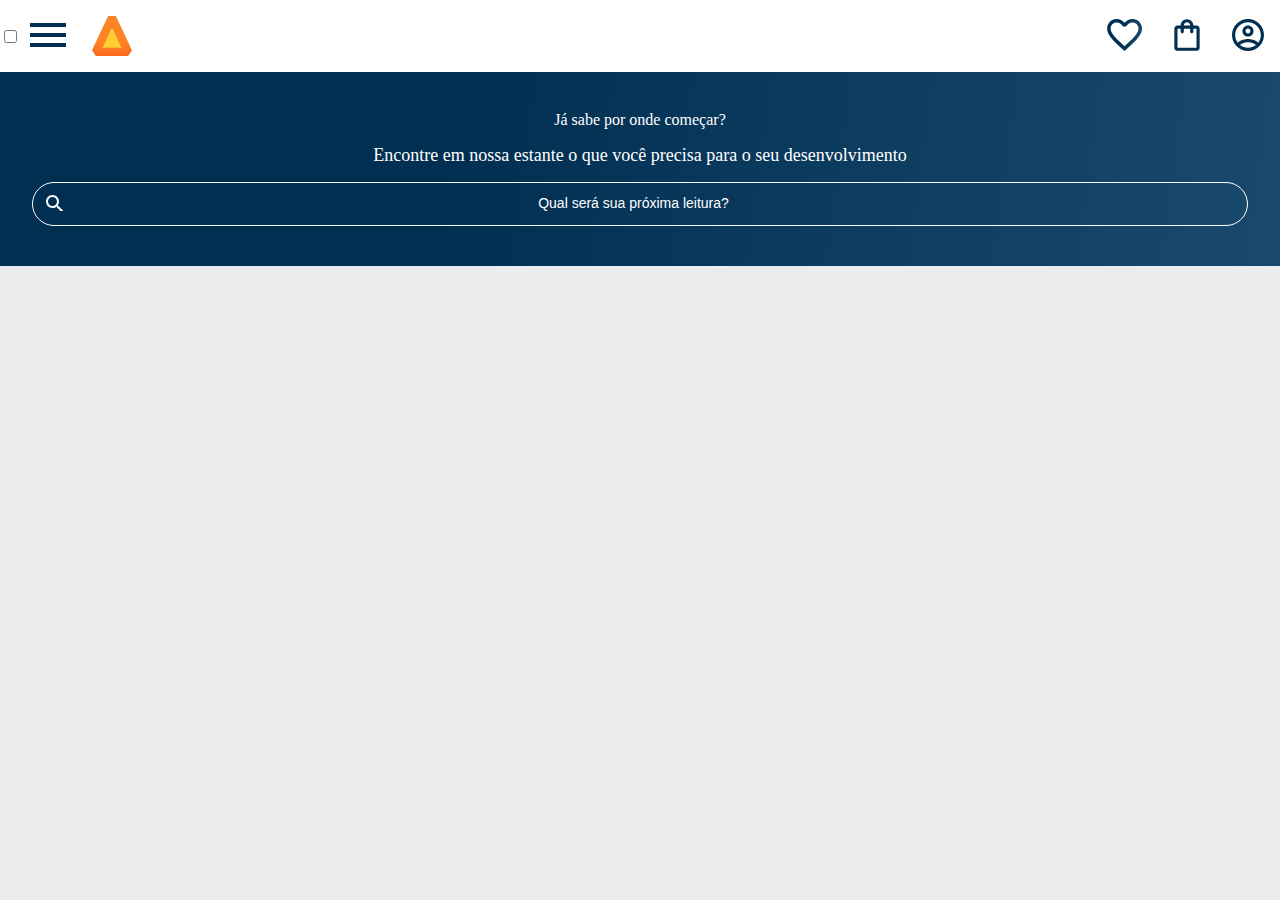
==== index.html @ 0d16d9bb "Add files via upload" ====
<!DOCTYPE html>
<html lang="en">
<head>
    <meta charset="UTF-8">
    <meta http-equiv="X-UA-Compatible" content="IE=edge">
    <meta name="viewport" content="width=device-width, initial-scale=1.0">
    <link rel="stylesheet" href="reset.css">
    <link rel="preconnect" href="https://fonts.googleapis.com">
    <link rel="preconnect" href="https://fonts.gstatic.com" crossorigin>
    <link href="https://fonts.googleapis.com/css2?family=Poppins:wght@300;400;500;700&family=Raleway:wght@400;700&display=swap" rel="stylesheet">


    <link rel="stylesheet" href="style.css">
    <title>AluraBooks</title>
</head>

<body>
    <header class="cabeçalho">
        <div class="container">
            <input type="checkbox" id="menu" class="container__botao">
            <label for="menu">
            <span class="cabeçalho__menu-hunburger container__imagem"></span>
            </label>
            <ul class="lista-menu">
                <li class="lista-menu__título">Categoria</li>
                <li class="lista-menu__item">
                    <a href="#" class="lista-menu__link">Programação</a>
                </li>
                <li class="lista-menu__item">
                    <a href="#" class="lista-menu__link">Front-end</a>
                </li>
                <li class="lista-menu__item">
                    <a href="#" class="lista-menu__link">Infraestrutura</a>
                </li>
                <li class="lista-menu__item">
                    <a href="#" class="lista-menu__link">Business</a>
                 </li>
                 <li class="lista-menu__item">
                    <a href="#" class="lista-menu__link">Design & UX</a>
                 </li>
            </ul>
            <img src="img/Logo.svg" alt="logo da aluraBooks" class="container__imagem">
        </div>
        <div class="container">
            <a href="#"><img src="img/Favoritos.svg" alt="Meus Favoritos" class="container__imagem"></a>
            <a href="#"><img src="img/Compras.svg" alt="Carrinho de Compras" class="container__imagem"></a>
            <a href="#"><img src="img/Usuario.svg" alt="Meu perfil" class="container__imagem"></a>
        </div> 
    </header>
    <section class="banner">
        <h2 class="banner__título">Já sabe por onde começar?</h2>
        <p class="banner__texto">Encontre em nossa estante o que você precisa para o seu desenvolvimento</p>
        <input type="search" class="banner__pesquisa" placeholder="Qual será sua próxima leitura?">
    </section>
</body>
</html>
---- style.css ----
@import url("style/header.css");
@import url("style/banner.css");

:root{
    --cor-de-fundo:#EBECEE;
    --branco: #FFFFFF;
    --laranja: #eb9b00;
    --azul-degrade: linear-gradient(97.54deg, #002F52 35.49%, #326589 165.37%);
}

body{
    background-color: var(--cor-de-fundo);
    font-family: var(--cor-de-fundo);
    font-size: 16px;
    font-weight: 400;
}
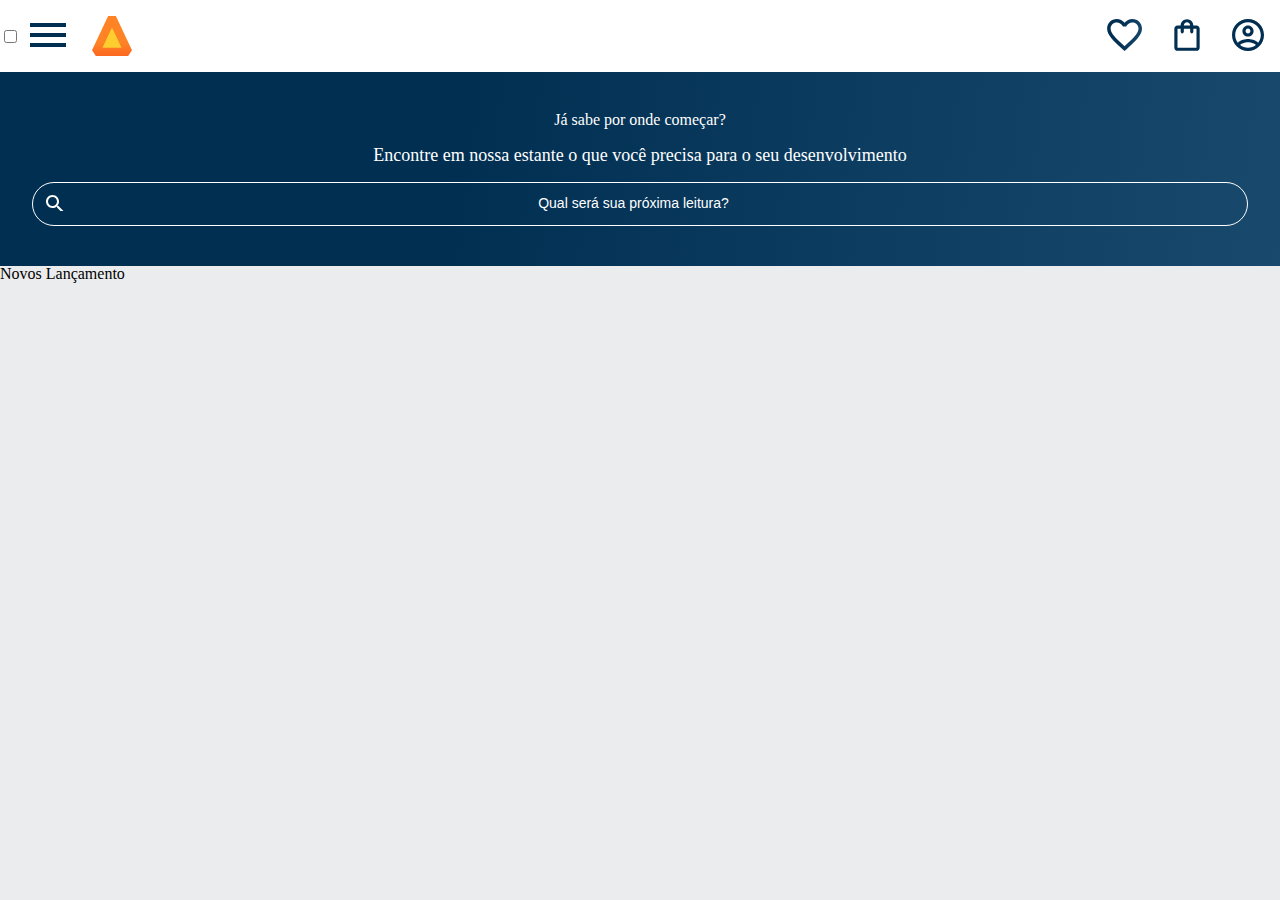
==== commit 82dacb35: "Add files via upload" ====
--- a/index.html
+++ b/index.html
@@ -53,4 +53,8 @@
         <input type="search" class="banner__pesquisa" placeholder="Qual será sua próxima leitura?">
     </section>
 </body>
-</html>+</html>
+<!--parte referente ao codigo html do carrosel-->
+    <section class="carrosel">
+        <h2 class="carrosel__titulo">Novos Lançamento</h2>
+    </section>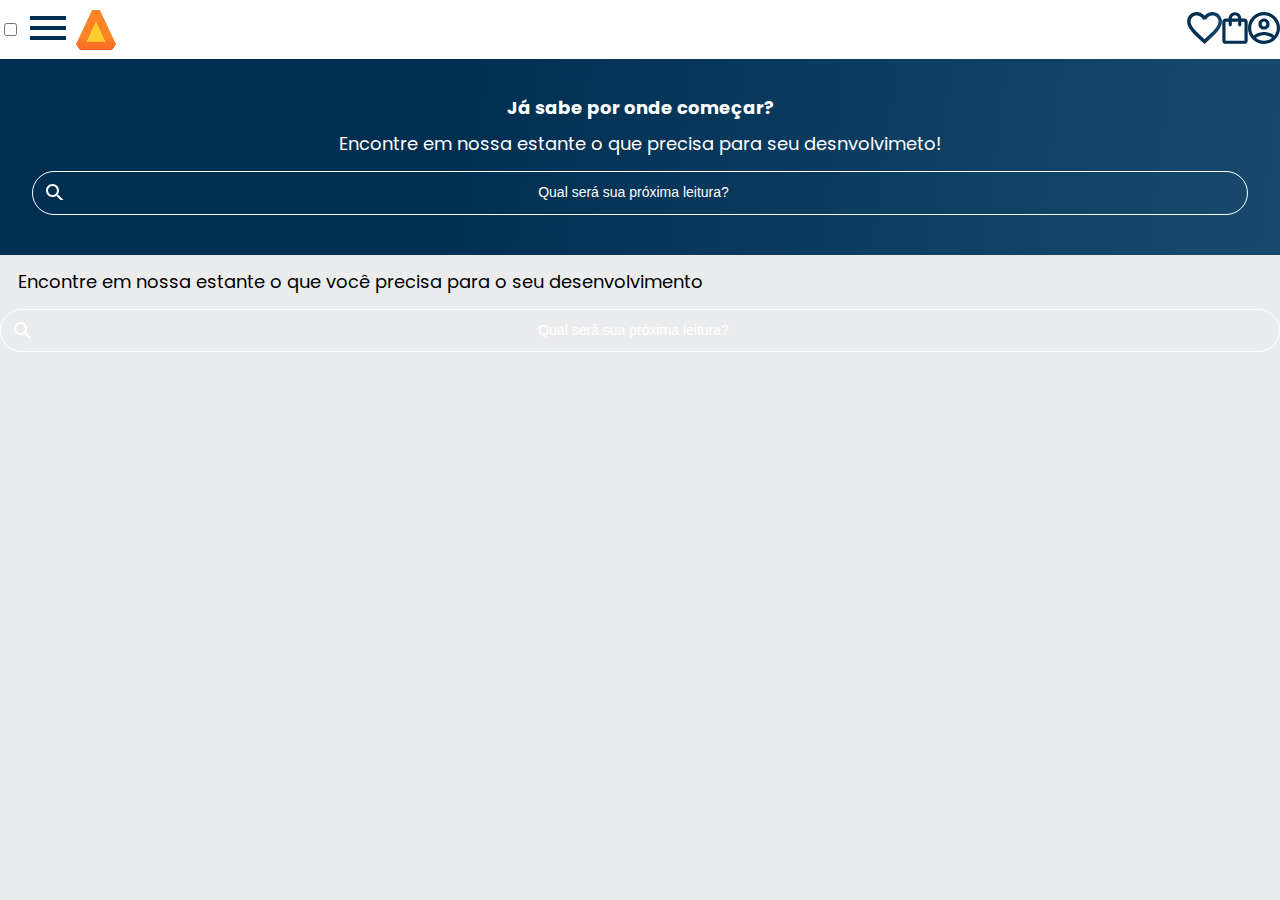
==== commit 55be7eb0: "Add files via upload" ====
--- a/index.html
+++ b/index.html
@@ -1,60 +1,58 @@
-<!DOCTYPE html>
-<html lang="en">
-<head>
-    <meta charset="UTF-8">
-    <meta http-equiv="X-UA-Compatible" content="IE=edge">
-    <meta name="viewport" content="width=device-width, initial-scale=1.0">
-    <link rel="stylesheet" href="reset.css">
-    <link rel="preconnect" href="https://fonts.googleapis.com">
-    <link rel="preconnect" href="https://fonts.gstatic.com" crossorigin>
-    <link href="https://fonts.googleapis.com/css2?family=Poppins:wght@300;400;500;700&family=Raleway:wght@400;700&display=swap" rel="stylesheet">
-
-
-    <link rel="stylesheet" href="style.css">
-    <title>AluraBooks</title>
-</head>
-
-<body>
-    <header class="cabeçalho">
-        <div class="container">
-            <input type="checkbox" id="menu" class="container__botao">
-            <label for="menu">
-            <span class="cabeçalho__menu-hunburger container__imagem"></span>
-            </label>
-            <ul class="lista-menu">
-                <li class="lista-menu__título">Categoria</li>
-                <li class="lista-menu__item">
-                    <a href="#" class="lista-menu__link">Programação</a>
-                </li>
-                <li class="lista-menu__item">
-                    <a href="#" class="lista-menu__link">Front-end</a>
-                </li>
-                <li class="lista-menu__item">
-                    <a href="#" class="lista-menu__link">Infraestrutura</a>
-                </li>
-                <li class="lista-menu__item">
-                    <a href="#" class="lista-menu__link">Business</a>
-                 </li>
-                 <li class="lista-menu__item">
-                    <a href="#" class="lista-menu__link">Design & UX</a>
-                 </li>
-            </ul>
-            <img src="img/Logo.svg" alt="logo da aluraBooks" class="container__imagem">
-        </div>
-        <div class="container">
-            <a href="#"><img src="img/Favoritos.svg" alt="Meus Favoritos" class="container__imagem"></a>
-            <a href="#"><img src="img/Compras.svg" alt="Carrinho de Compras" class="container__imagem"></a>
-            <a href="#"><img src="img/Usuario.svg" alt="Meu perfil" class="container__imagem"></a>
-        </div> 
-    </header>
-    <section class="banner">
-        <h2 class="banner__título">Já sabe por onde começar?</h2>
-        <p class="banner__texto">Encontre em nossa estante o que você precisa para o seu desenvolvimento</p>
-        <input type="search" class="banner__pesquisa" placeholder="Qual será sua próxima leitura?">
-    </section>
-</body>
-</html>
-<!--parte referente ao codigo html do carrosel-->
-    <section class="carrosel">
-        <h2 class="carrosel__titulo">Novos Lançamento</h2>
-    </section>+<!DOCTYPE html>
+<html lang="en">
+<head>
+    <meta charset="UTF-8">
+    <meta http-equiv="X-UA-Compatible" content="IE=edge">
+    <meta name="viewport" content="width=device-width, initial-scale=1.0">
+    <link rel="stylesheet" href="reset.css">
+    <link rel="preconnect" href="https://fonts.googleapis.com">
+    <link rel="preconnect" href="https://fonts.gstatic.com" crossorigin>
+    <link href="https://fonts.googleapis.com/css2?family=Poppins:wght@300;400;500;700Efamily=Raleway:wght@400;700Edisplay=swap" rel="stylesheet">
+    <link rel="stylesheet" href="style.css">
+    <title>AluraBooks</title>
+</head>
+
+<body>
+    <header class="cabeçalho">
+      <div class="container">
+          <input type="checkbox" id="menu" class="container__botao">
+          <label for="menu">
+          <span class="cabeçalho__menu-hunburger container__imagem"></span>
+          </label>
+           <ul class="lista-menu">
+              <li class="lista-menu__titulo">Categoria</li>
+              <li class="lista-menu__item">
+                  <a href="#" class="lista-menu__link">Progamação</a>
+              </li>
+              <li class="lista-menu__item">
+                  <a href="#" class="lista-menu__link">Front-end</a>
+              </li>
+              <li class="lista-menu__item">
+                  <a href="#" class="lista-menu__link">Infraestrutura</a>
+              </li>
+              <li class="lista-menu__item">
+                  <a href="#" class="lista-menu__link">Business</a>
+              </li>
+              <li class="lista-menu__item">
+                  <a href="#" class="lista-menu__link">Design E UX</a>
+              </li>
+          </ul> 
+        <img src="img/Logo.svg" alt="logo da AluraBooks" class="container_imagem">
+      </div>
+      <div class="container">
+          <a href="#"> <img src="img/Favoritos.svg" alt="meu favoritos" class="container_imagem"> </a>
+          <a href="#"> <img src="img/Compras.svg" alt="carrinho de compras" class="container_imagem"> </a>
+          <a href="#"> <img src="img/Usuario.svg" alt="meu perfil" class="container_imagem"> </a>
+          </div>
+    </header>
+    <section class="banner">
+        <h2 class="banner__titulo">Já sabe por onde começar?</h2>
+        <p class="banner__texto">Encontre em nossa estante o que precisa para seu desnvolvimeto!</p>
+        <input type="search" class="banner__pesquisa" placeholder="Qual será sua próxima leitura?">
+    </section>
+</body>
+</html>
+         <p class="banner__texto">Encontre em nossa estante o que você precisa para o seu desenvolvimento</p>
+         <input type="search" class="banner__pesquisa" placeholder="Qual será sua próxima leitura?">
+    </section>
+<!--Parte referente-->
--- a/style.css
+++ b/style.css
@@ -1,16 +1,16 @@
-@import url("style/header.css");
-@import url("style/banner.css");
-
-:root{
-    --cor-de-fundo:#EBECEE;
-    --branco: #FFFFFF;
-    --laranja: #eb9b00;
-    --azul-degrade: linear-gradient(97.54deg, #002F52 35.49%, #326589 165.37%);
-}
-
-body{
-    background-color: var(--cor-de-fundo);
-    font-family: var(--cor-de-fundo);
-    font-size: 16px;
-    font-weight: 400;
+@import url("style/header.css"); 
+@import url("style/banner.css"); 
+:root{
+    --cor-de-fundo: #EBECEE;
+    --branco: #FFFFFF;
+    --laranja: #eb9b00;
+    --azul-degrade: linear-gradient(97.54deg, #002F52 35.49%, #326589 165.37%);
+    --fonte-principal: "Poppins"
+}
+
+body{
+    background-color: var(--cor-de-fundo);
+    font-family: var(--fonte-principal);
+    font-size: 16px;
+    font-weight: 400;
 }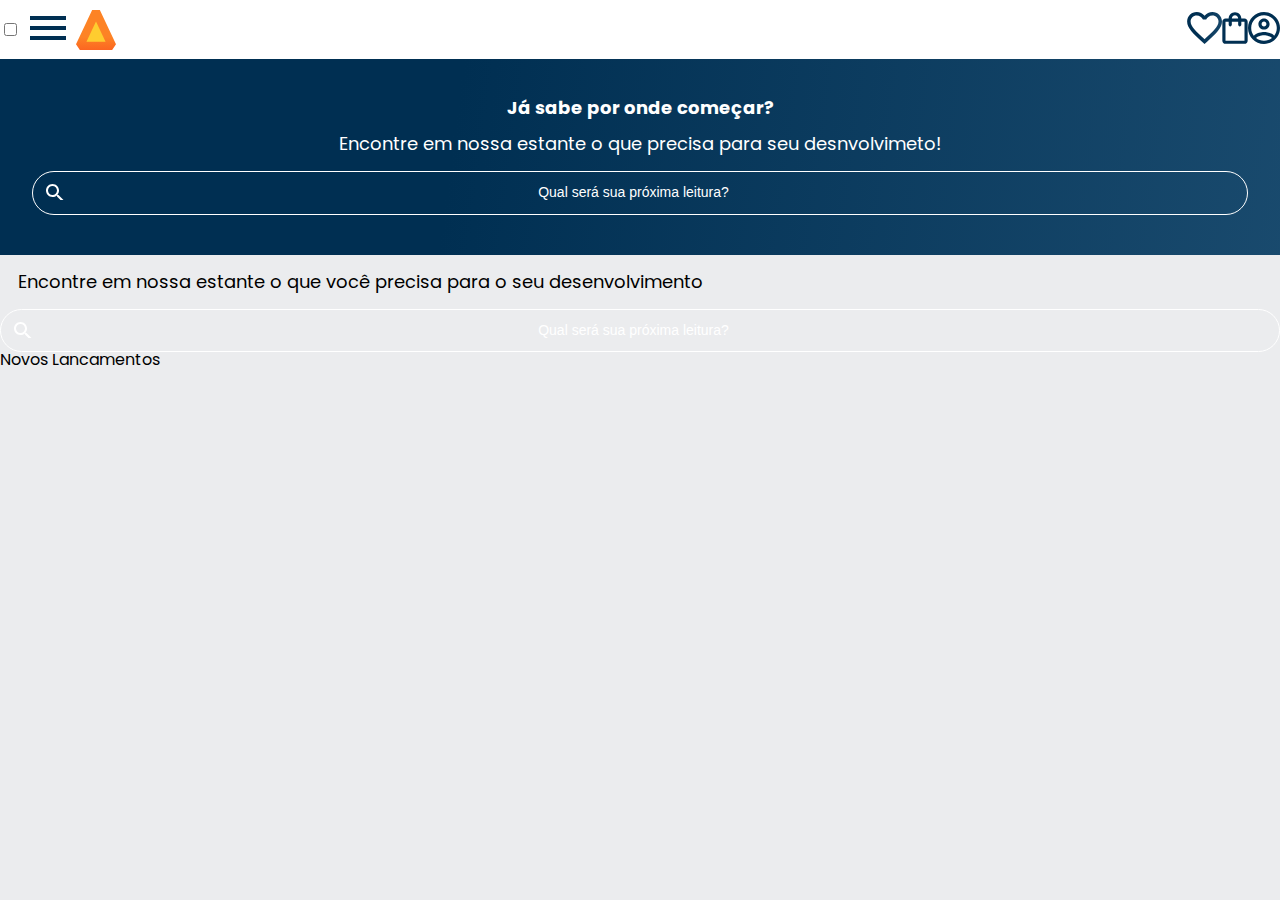
==== commit 5e8bc83e: "24 de julho" ====
--- a/index.html
+++ b/index.html
@@ -55,4 +55,12 @@
          <p class="banner__texto">Encontre em nossa estante o que você precisa para o seu desenvolvimento</p>
          <input type="search" class="banner__pesquisa" placeholder="Qual será sua próxima leitura?">
     </section>
-<!--Parte referente-->
+<!--Parte referente ao codigo html do carrosel-->
+    <section class="carrosel">
+        <h2 class="carrosel_titulo">Novos Lancamentos</h2>
+    
+    <div class="swiper">
+    </div class=swiper-pagination></div>
+
+    <div class="swiper-wrapper">
+    <div class="swiper-slide"><img src="ApacheKafka (1).svg"
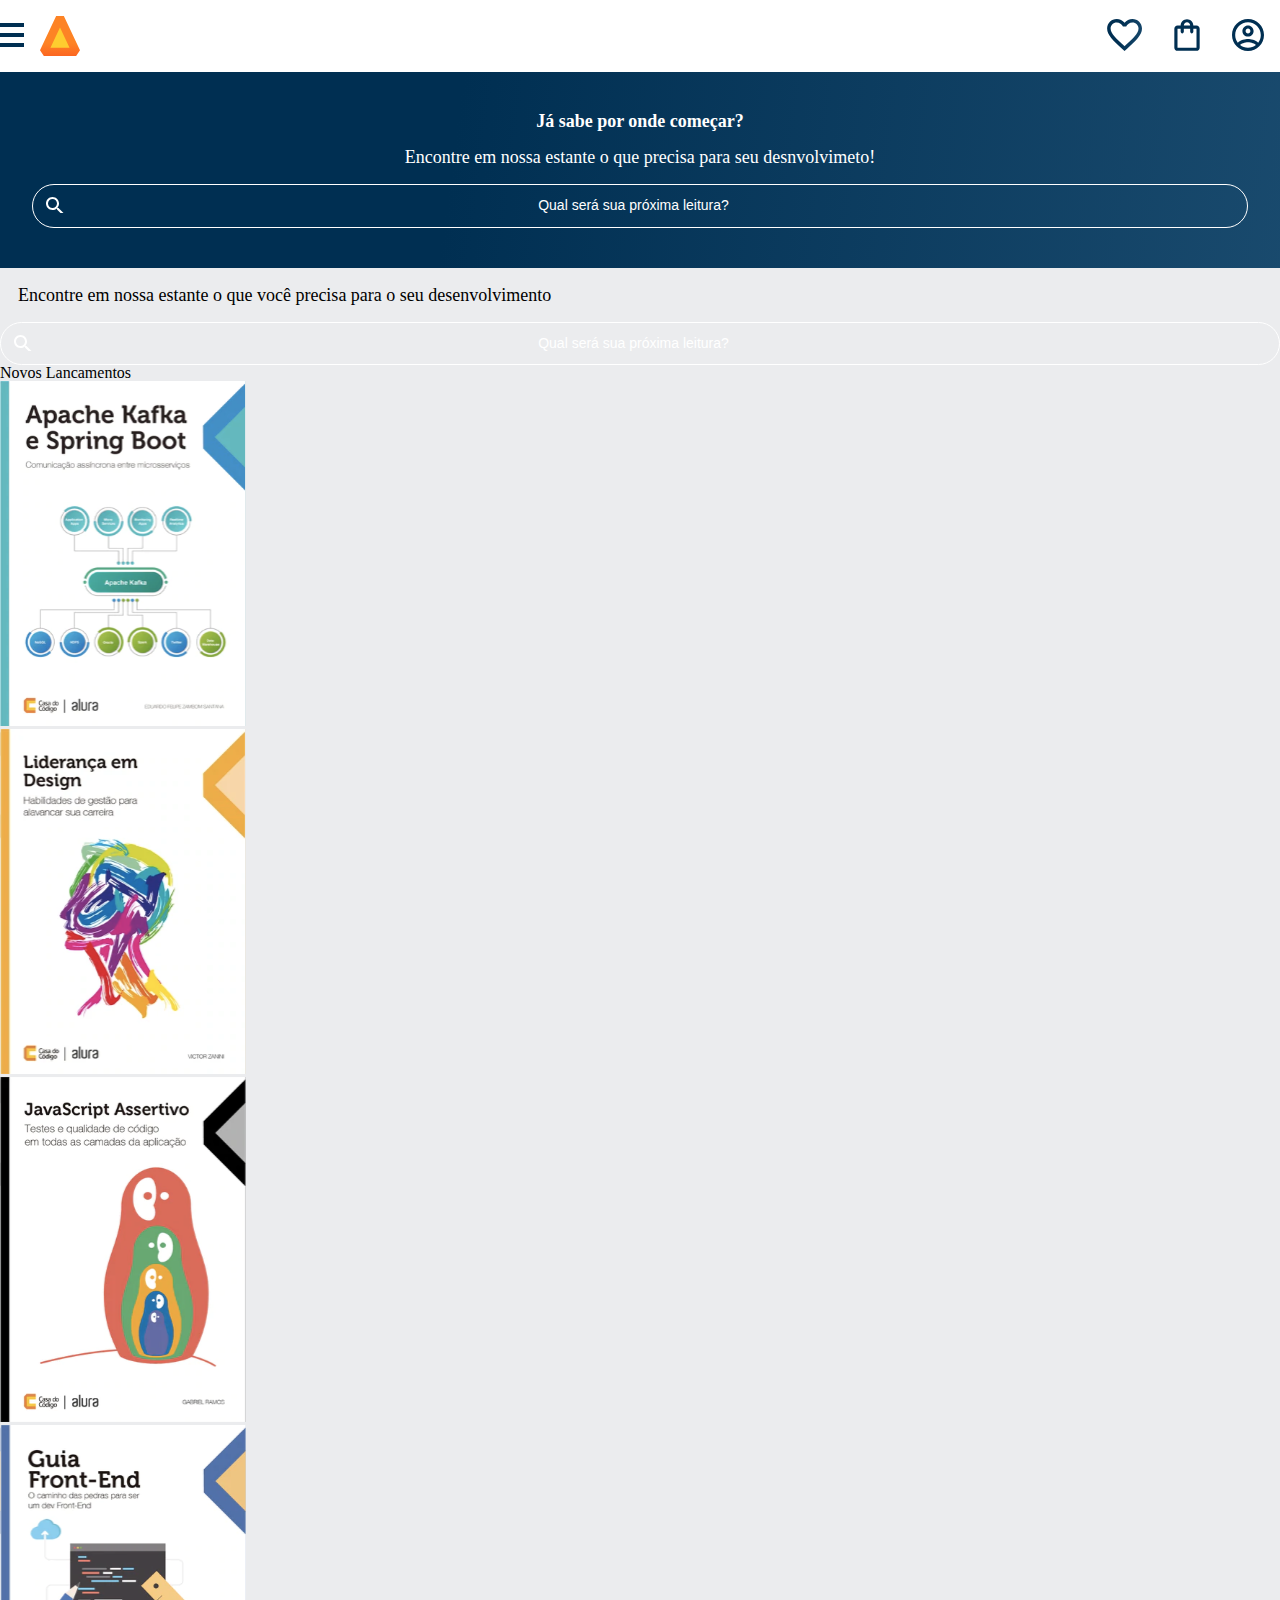
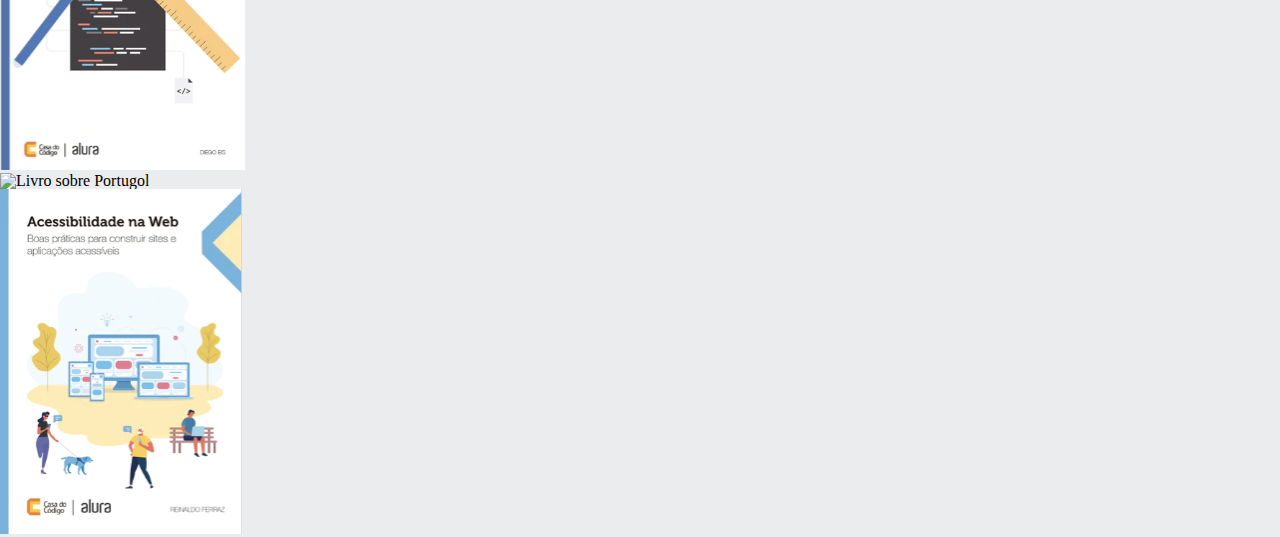
==== commit e13c03b5: "Add files via upload" ====
--- a/index.html
+++ b/index.html
@@ -63,4 +63,24 @@
     </div class=swiper-pagination></div>
 
     <div class="swiper-wrapper">
-    <div class="swiper-slide"><img src="ApacheKafka (1).svg"
+    <div class="swiper-slide"><img src="img/ApacheKafka (1).svg" alt="Livro sobre ApacheKafka"></div>
+    <div class="swiper-slide"><img src="img/Liderança (1).svg" alt="Livro sobre Liderança"></div>
+    <div class="swiper-slide"><img src="img/Javascript (1).svg" alt="Livro sobre Javascript"></div>
+    <div class="swiper-slide"><img src="img/Guia Front-end (1).svg" alt="Livro sobre Guia"></div>
+    <div class="swiper-slide"><img src="img/Portugol (1).svg" alt="Livro sobre Portugol"></div>
+    <div class="swiper-slide"><img src="img/Acessibilidade (1).svg" alt="Livro sobre Acessibilidade"></div>
+    </div>
+
+    <div class="swiper-button-prev"></div>
+    <div class="swiper-button-next"></div>
+
+   </div>
+
+    </section>
+
+    <!--Segundo link do carrosel-->
+     <script src="https://cdn.jsdelivr.net/npm/swiper@9/swiper-bundle.min.js"></script>
+
+     <script>
+        
+     </script>
--- a/style.css
+++ b/style.css
@@ -1,13 +1,17 @@
 @import url("style/header.css"); 
 @import url("style/banner.css"); 
+
+
 :root{
     --cor-de-fundo: #EBECEE;
     --branco: #FFFFFF;
     --laranja: #eb9b00;
     --azul-degrade: linear-gradient(97.54deg, #002F52 35.49%, #326589 165.37%);
     --fonte-principal: "Poppins"
+    ./* conteudo do Card */
+    --azul:#002F52;
+
 }
-
 body{
     background-color: var(--cor-de-fundo);
     font-family: var(--fonte-principal);
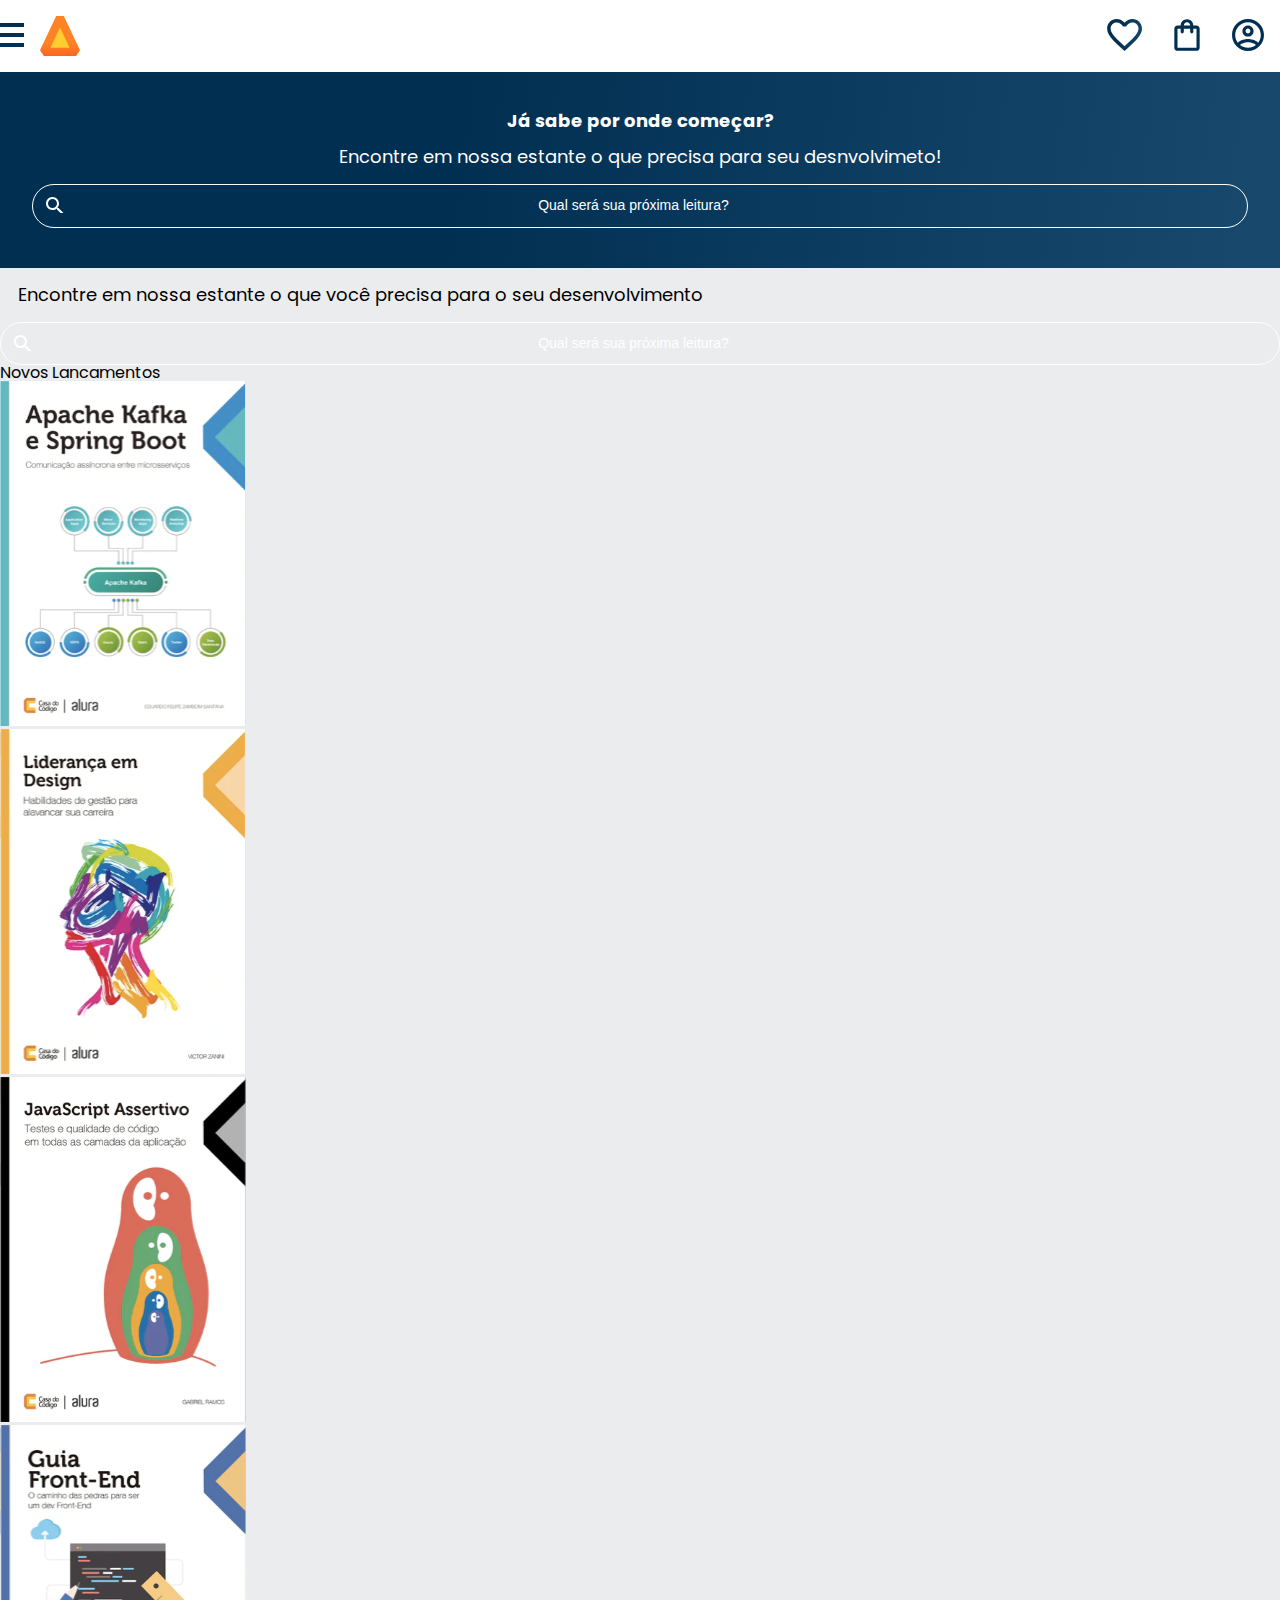
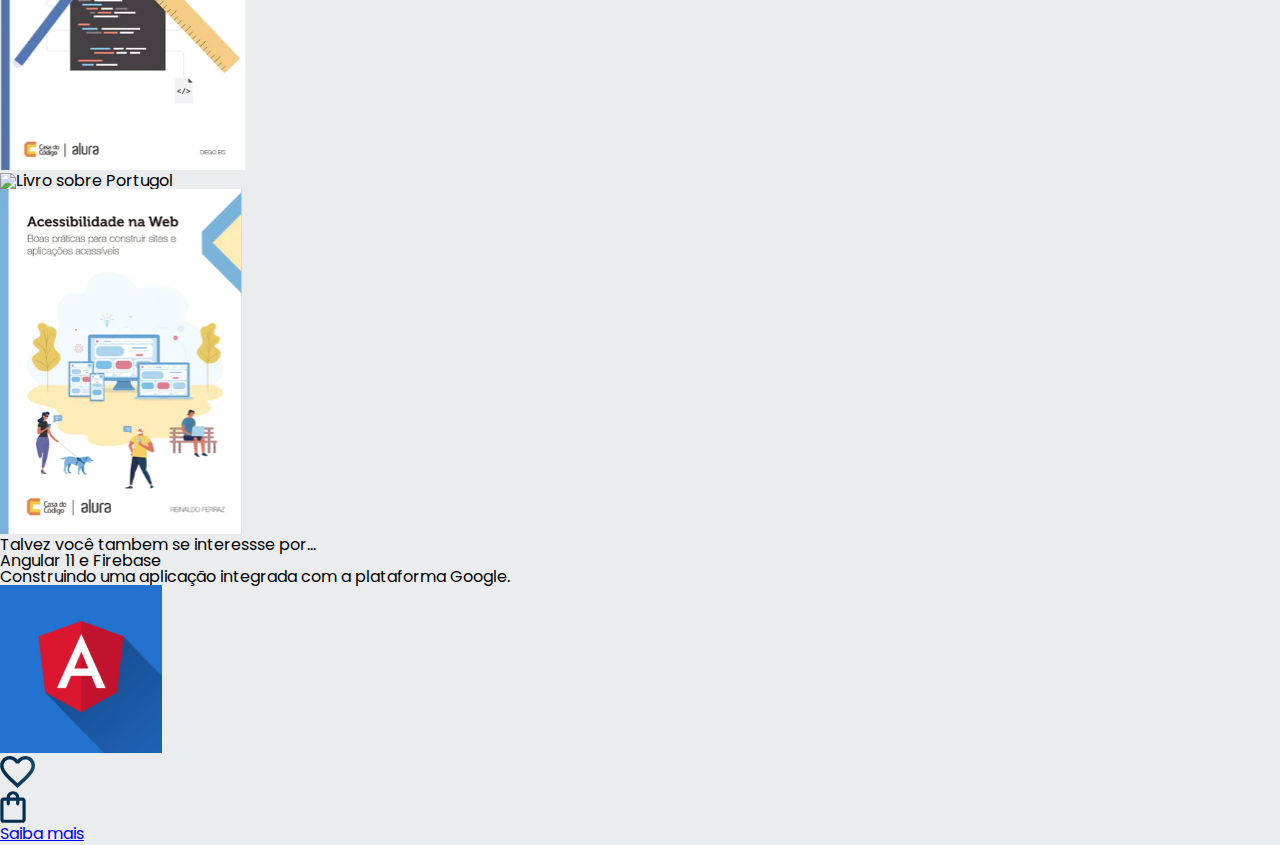
==== commit 7164d0d0: "Add files via upload" ====
--- a/index.html
+++ b/index.html
@@ -8,6 +8,7 @@
     <link rel="preconnect" href="https://fonts.googleapis.com">
     <link rel="preconnect" href="https://fonts.gstatic.com" crossorigin>
     <link href="https://fonts.googleapis.com/css2?family=Poppins:wght@300;400;500;700Efamily=Raleway:wght@400;700Edisplay=swap" rel="stylesheet">
+    
     <link rel="stylesheet" href="style.css">
     <title>AluraBooks</title>
 </head>
@@ -45,6 +46,7 @@
           <a href="#"> <img src="img/Usuario.svg" alt="meu perfil" class="container_imagem"> </a>
           </div>
     </header>
+  
     <section class="banner">
         <h2 class="banner__titulo">Já sabe por onde começar?</h2>
         <p class="banner__texto">Encontre em nossa estante o que precisa para seu desnvolvimeto!</p>
@@ -55,7 +57,8 @@
          <p class="banner__texto">Encontre em nossa estante o que você precisa para o seu desenvolvimento</p>
          <input type="search" class="banner__pesquisa" placeholder="Qual será sua próxima leitura?">
     </section>
-<!--Parte referente ao codigo html do carrosel-->
+
+   
     <section class="carrosel">
         <h2 class="carrosel_titulo">Novos Lancamentos</h2>
     
@@ -82,5 +85,43 @@
      <script src="https://cdn.jsdelivr.net/npm/swiper@9/swiper-bundle.min.js"></script>
 
      <script>
+        const swiper = new Swiper('.swiper',{
+            spanceBetween: 10,
+            slidesPerView: 3,
+            pagination: { 
+            el: '.swiper-pagination',
+            type: 'bullets',
+            },
+            });
+    </Script>
+
+    <div class="card">
+        <div class="card__descrição">
+        <div class="descrição">
+            <h3 class="descrição__titulo">Talvez você tambem se interessse por...</h3>
+            <h2 class="descrição__titulo-livro">Angular 11 e Firebase</h2>
+            <p class="descrição__texto">Construindo uma aplicação integrada com a plataforma Google.</p>
+        </div>
+        <img src="img/Angular.svg" class="descrição__imagem">
+     </div>
+
+     <div class="card__botões">
+        <ul class="botões">
+            <li class="botões__item"> <img src="img/Favoritos.svg" alt="Favoritar"></li>
+            <li class="botões__item"> <img src="img/Compras.svg" alt="Adicionar no carrinho as compras"></li>
+        </ul>
+        <a href="#" class="botões__ancora">Saiba mais</a>
+     </div>
+    </div> 
+<body>
+ 
+
+
+
         
-     </script>
+        
+            
+        
+
+        
+    --- a/style.css
+++ b/style.css
@@ -7,8 +7,7 @@
     --branco: #FFFFFF;
     --laranja: #eb9b00;
     --azul-degrade: linear-gradient(97.54deg, #002F52 35.49%, #326589 165.37%);
-    --fonte-principal: "Poppins"
-    ./* conteudo do Card */
+    --fonte-principal: "Poppins";
     --azul:#002F52;
 
 }
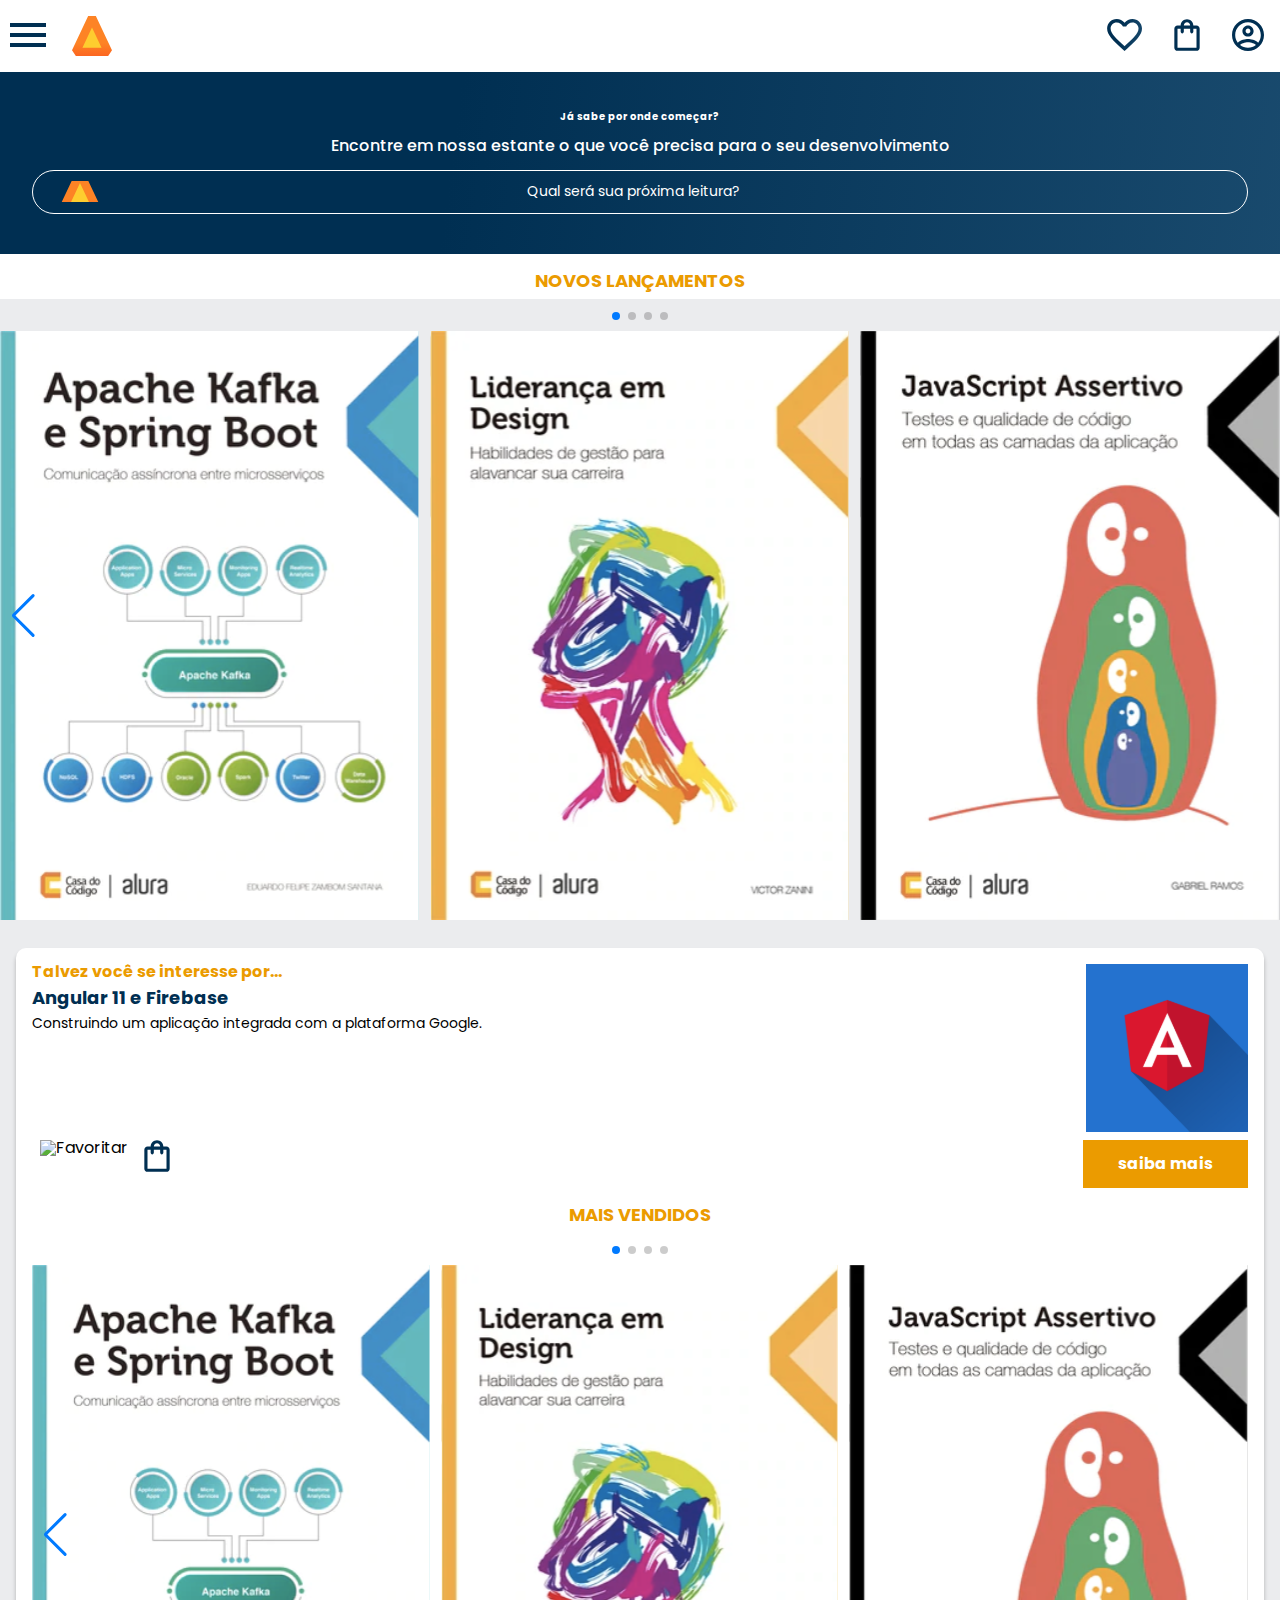
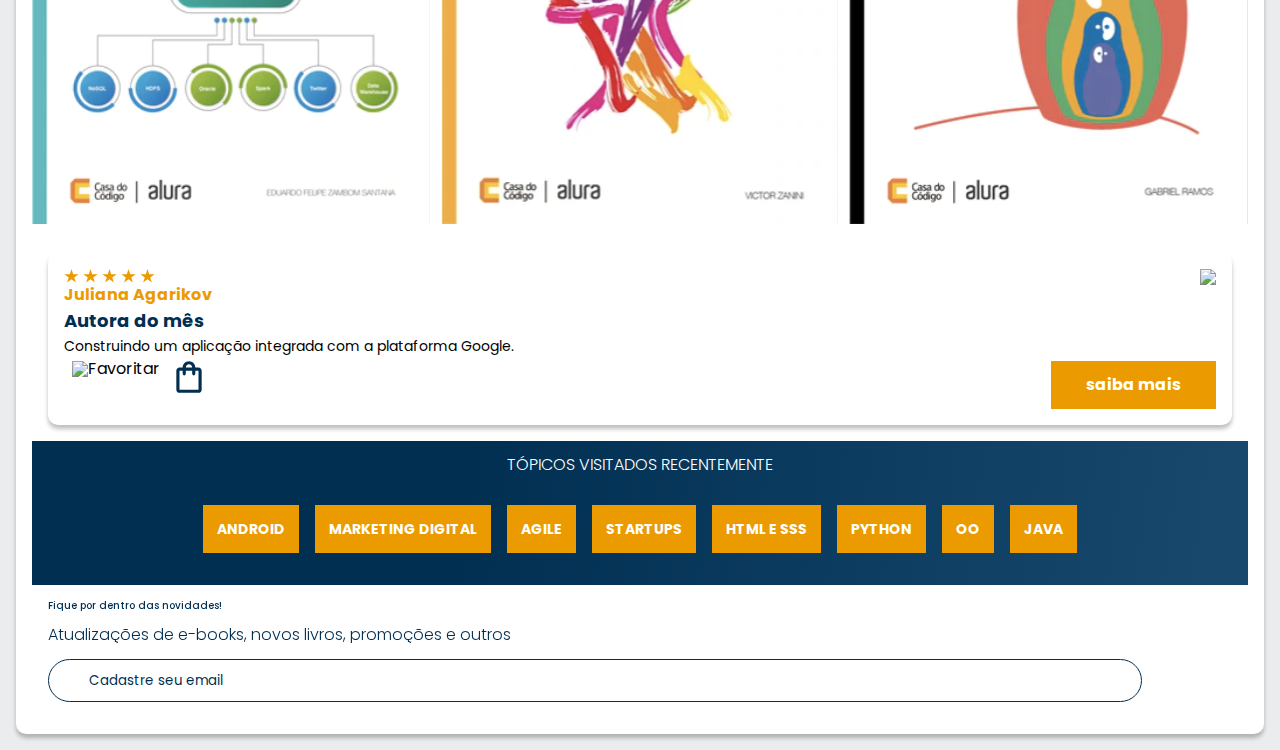
==== commit 0e038453: "14 de agosto" ====
--- a/index.html
+++ b/index.html
@@ -1,127 +1,201 @@
-<!DOCTYPE html>
-<html lang="en">
-<head>
-    <meta charset="UTF-8">
-    <meta http-equiv="X-UA-Compatible" content="IE=edge">
-    <meta name="viewport" content="width=device-width, initial-scale=1.0">
-    <link rel="stylesheet" href="reset.css">
-    <link rel="preconnect" href="https://fonts.googleapis.com">
-    <link rel="preconnect" href="https://fonts.gstatic.com" crossorigin>
-    <link href="https://fonts.googleapis.com/css2?family=Poppins:wght@300;400;500;700Efamily=Raleway:wght@400;700Edisplay=swap" rel="stylesheet">
-    
-    <link rel="stylesheet" href="style.css">
-    <title>AluraBooks</title>
-</head>
-
-<body>
-    <header class="cabeçalho">
-      <div class="container">
-          <input type="checkbox" id="menu" class="container__botao">
-          <label for="menu">
-          <span class="cabeçalho__menu-hunburger container__imagem"></span>
-          </label>
-           <ul class="lista-menu">
-              <li class="lista-menu__titulo">Categoria</li>
-              <li class="lista-menu__item">
-                  <a href="#" class="lista-menu__link">Progamação</a>
-              </li>
-              <li class="lista-menu__item">
-                  <a href="#" class="lista-menu__link">Front-end</a>
-              </li>
-              <li class="lista-menu__item">
-                  <a href="#" class="lista-menu__link">Infraestrutura</a>
-              </li>
-              <li class="lista-menu__item">
-                  <a href="#" class="lista-menu__link">Business</a>
-              </li>
-              <li class="lista-menu__item">
-                  <a href="#" class="lista-menu__link">Design E UX</a>
-              </li>
-          </ul> 
-        <img src="img/Logo.svg" alt="logo da AluraBooks" class="container_imagem">
-      </div>
-      <div class="container">
-          <a href="#"> <img src="img/Favoritos.svg" alt="meu favoritos" class="container_imagem"> </a>
-          <a href="#"> <img src="img/Compras.svg" alt="carrinho de compras" class="container_imagem"> </a>
-          <a href="#"> <img src="img/Usuario.svg" alt="meu perfil" class="container_imagem"> </a>
-          </div>
-    </header>
-  
-    <section class="banner">
-        <h2 class="banner__titulo">Já sabe por onde começar?</h2>
-        <p class="banner__texto">Encontre em nossa estante o que precisa para seu desnvolvimeto!</p>
-        <input type="search" class="banner__pesquisa" placeholder="Qual será sua próxima leitura?">
-    </section>
-</body>
-</html>
-         <p class="banner__texto">Encontre em nossa estante o que você precisa para o seu desenvolvimento</p>
-         <input type="search" class="banner__pesquisa" placeholder="Qual será sua próxima leitura?">
-    </section>
-
-   
-    <section class="carrosel">
-        <h2 class="carrosel_titulo">Novos Lancamentos</h2>
-    
-    <div class="swiper">
-    </div class=swiper-pagination></div>
-
-    <div class="swiper-wrapper">
-    <div class="swiper-slide"><img src="img/ApacheKafka (1).svg" alt="Livro sobre ApacheKafka"></div>
-    <div class="swiper-slide"><img src="img/Liderança (1).svg" alt="Livro sobre Liderança"></div>
-    <div class="swiper-slide"><img src="img/Javascript (1).svg" alt="Livro sobre Javascript"></div>
-    <div class="swiper-slide"><img src="img/Guia Front-end (1).svg" alt="Livro sobre Guia"></div>
-    <div class="swiper-slide"><img src="img/Portugol (1).svg" alt="Livro sobre Portugol"></div>
-    <div class="swiper-slide"><img src="img/Acessibilidade (1).svg" alt="Livro sobre Acessibilidade"></div>
-    </div>
-
-    <div class="swiper-button-prev"></div>
-    <div class="swiper-button-next"></div>
-
-   </div>
-
-    </section>
-
-    <!--Segundo link do carrosel-->
-     <script src="https://cdn.jsdelivr.net/npm/swiper@9/swiper-bundle.min.js"></script>
-
-     <script>
-        const swiper = new Swiper('.swiper',{
-            spanceBetween: 10,
-            slidesPerView: 3,
-            pagination: { 
-            el: '.swiper-pagination',
-            type: 'bullets',
-            },
-            });
-    </Script>
-
-    <div class="card">
-        <div class="card__descrição">
-        <div class="descrição">
-            <h3 class="descrição__titulo">Talvez você tambem se interessse por...</h3>
-            <h2 class="descrição__titulo-livro">Angular 11 e Firebase</h2>
-            <p class="descrição__texto">Construindo uma aplicação integrada com a plataforma Google.</p>
-        </div>
-        <img src="img/Angular.svg" class="descrição__imagem">
-     </div>
-
-     <div class="card__botões">
-        <ul class="botões">
-            <li class="botões__item"> <img src="img/Favoritos.svg" alt="Favoritar"></li>
-            <li class="botões__item"> <img src="img/Compras.svg" alt="Adicionar no carrinho as compras"></li>
-        </ul>
-        <a href="#" class="botões__ancora">Saiba mais</a>
-     </div>
-    </div> 
-<body>
- 
-
-
-
-        
-        
-            
-        
-
-        
-    +<!DOCTYPE html>
+<html lang="en">
+<head>
+    <meta charset="UTF-8">
+<meta http-equiv="X-UA-Compatible" content="IE=edge">
+<meta name="viewport" content="width=device-width, initial-scale=1.0"> 
+<link rel="stylesheet" href="reset.css">
+<link rel="preconnect" href="https://fonts.googleapis.com"> 
+<link rel="preconnect" href="https://fonts.gstatic.com" crossorigin>
+<display-swap" rel="stylesheet">
+<link href="https://fonts.googleapis.com/css2?family=Poppins:wght@300;400;500;700&family=Raleway:wght@400;700&display=swap" rel="stylesheet">
+<link rel="stylesheet" href="https://cdn.jsdelivr.net/npm/swiper@9/swiper-bundle.min.css"/>
+
+<link rel="stylesheet" href="style.css">
+<title>AluraBooks</title>
+</head>
+
+<Body>
+    <header class="cabeçalho">
+        <div class="container">
+            <input type="checkbox" id="menu" class="container__botao"> 
+            <label for="menu">
+            <span class="cabeçalho__menu-hunburger container__imagem"></span>
+            </label>
+
+<ul class="lista-menu">
+<li class="lista-menu__titulo">Categoria</li>
+
+<li class="lista-menu__item"> 
+<a href="#" class="lista-menu__link">Programação</a>
+</li>
+
+<li class="lista-menu__item">
+<a href="#" class="lista-menu__link">Front-end</a>
+</li>
+
+<li class="lista-menu__item">
+<a href="#" class="lista-menu__link">Infraestrutura</a>
+</li>
+
+    <li class="lista-menu__item">
+    <a href="#" class="lista-menu__link">Business</a>
+    </li>   
+    <li class="lista-menu__item">
+        <a href="#" class="lista-menu__link">Design & UX</a>
+    </li>
+</ul>
+
+<img src="img/Logo.svg" alt="logo da aluraBooks" class="container__imagem">
+</div>
+<div class="container">
+<a href="#"><img src="img/Favoritos.svg" alt="Meus favoritos" class="container__imagem"></a>
+<a href="#"><img src="img/Compras.svg" alt="Carrinho de compras" class="container__imagem"></a>
+<a href="#"><img src="img/Usuario.svg" alt="Meu perfil" class="container__imagem"></a>
+</div>
+</header>
+<section class="banner">
+<h2 class="banner__titulo" >Já sabe por onde começar?</h2>
+<p class="banner__texto">Encontre em nossa estante o que você precisa para o seu desenvolvimento</p> 
+<input type="search" class="banner__pesquisa" placeholder="Qual será sua próxima leitura?">
+</section>
+<section class="carrossel">
+<h2 class="carrossel__titulo">Novos Lançamentos</h2>
+<div class="swiper">
+<div class="swiper-pagination"></div>
+<div class="swiper-wrapper">
+
+<div class="swiper-slide"><img src="img/ApacheKafka.svg" alt="Livro sobre Apache Kafka"></div>
+<div class="swiper-slide"><img src="img/Liderança.svg" alt="Livro sobre liderança"></div> 
+<div class="swiper-slide"><img src="img/Javascript.svg" alt="Livro sobre Javascript"></div>
+<div class="swiper-slide"><img src="img/Guia Front-end.svg" alt="Livro sobre Front-end"></div>
+<div class="swiper-slide"><img src="img/Portugol.svg" alt="Livro sobre Portugo1"></div>
+<div class="swiper-slide"><img src="img/Acessibilidade.svg" alt="Livro sobre Acessibilidade"></div>
+</div>
+
+<div class="swiper-button-prev"></div>
+<div class="swiper-button-next"></div>
+</div>
+
+</section>
+
+<!-- Segundo link do carrossel -->
+
+<script src="https://cdn.jsdelivr.net/npm/swiper@9/swiper-bundle.min.js"></script>
+
+<script>
+
+const swiper = new Swiper('.swiper', {
+spaceBetween: 10,
+slidesPerView: 3,
+pagination: {
+el: '.swiper-pagination',
+type: 'bullets',
+}});
+</script>
+
+<div class="card">
+    <div class="card__descrição">
+        <div class="descrição">
+            <h3 class="descrição__titulo">Talvez você se interesse por...</h3>
+            <h2 class="descrição__titulo-livro">Angular 11 e Firebase</h2>
+            <p class="descrição__texto">Construindo um aplicação integrada com a plataforma Google.</p>
+        </div>
+        <img src="img/Angular.svg" class="descrição__imagem">
+    </div>
+    <div class="card__botões">
+        <ul class="botões">
+            <li class="botões__item"><img src="Img/Favoritos.svg" alt="Favoritar"></li>
+            <li class="botões__item"><img src="img/Compras.svg" alt="Adicionar ao carrinho de compras"></li>
+        </ul>
+        <a href="#" class="botões__ancora">saiba mais</a>
+    </div>
+    <section class="carrossel">
+        <h2 class="carrossel__titulo">MAIS VENDIDOS</h2>
+        <div class="swiper">
+        <div class="swiper-pagination"></div>
+        <div class="swiper-wrapper">
+            
+        <div class="swiper-slide"><img src="img/ApacheKafka.svg" alt="Livro sobre Apache Kafka"></div>
+        <div class="swiper-slide"><img src="img/Liderança.svg" alt="Livro sobre liderança"></div> 
+        <div class="swiper-slide"><img src="img/Javascript.svg" alt="Livro sobre Javascript"></div>
+        <div class="swiper-slide"><img src="img/Guia Front-end.svg" alt="Livro sobre Front-end"></div>
+        <div class="swiper-slide"><img src="img/Portugol.svg" alt="Livro sobre Portugo1"></div>
+        <div class="swiper-slide"><img src="img/Acessibilidade.svg" alt="Livro sobre Acessibilidade"></div>
+        </div>
+        
+        <div class="swiper-button-prev"></div>
+        <div class="swiper-button-next"></div>
+        </div>
+        
+        </section>
+        
+        <!-- Segundo link do carrossel -->
+        
+        <script src="https://cdn.jsdelivr.net/npm/swiper@9/swiper-bundle.min.js"></script>
+        
+        <script>
+        
+        const swiper1 = new Swiper('.swiper', {
+        spaceBetween: 10,
+        slidesPerView: 3,
+        pagination: {
+        el: '.swiper-pagination',
+        type: 'bullets',
+        }});
+        </script>
+        
+        <div class="card">
+            <div class="card__descrição">
+                <div class="descrição">
+                    <img class="Estrelinhas" src="img/Estrelinhas.svg" class="descrição__texto">
+                    <h3 class="descrição__titulo">Juliana Agarikov</h3>
+                    <h2 class="descrição__titulo-livro">Autora do mês</h2>
+                    <p class="descrição__texto">Construindo um aplicação integrada com a plataforma Google.</p>
+                </div>
+                <img src="img/Juliana Agarikov.svg" class="descrição__imagem">
+            </div>
+            <div class="card__botões">
+                <ul class="botões">
+                    <li class="botões__item"><img src="Img/Favoritos.svg" alt="Favoritar"></li>
+                    <li class="botões__item"><img src="img/Compras.svg" alt="Adicionar ao carrinho de compras"></li>
+                </ul>
+                <a href="#" class="botões__ancora">saiba mais</a>
+            </div>
+</div>
+        <section class="tópicos">
+            <h2 class="tópicos__titulo">TÓPICOS VISITADOS RECENTEMENTE</h2>
+            <ul class="tópicos__lista">
+                <li class="tópicos__item">
+                   <a href="#" class="tópicos__link">ANDROID</a>
+                </li>
+                <li class="tópicos__item">
+                    <a href="#" class="tópicos__link">MARKETING DIGITAL</a>
+                </li>
+                <li class="tópicos__item">
+                    <a href="#" class="tópicos__link">AGILE</a>
+                 </li>
+                 <li class="tópicos__item">
+                     <a href="#" class="tópicos__link">STARTUPS</a>
+                 </li>
+                 <li class="tópicos__item">
+                    <a href="#" class="tópicos__link">HTML E SSS</a>
+                 </li>
+                 <li class="tópicos__item">
+                     <a href="#" class="tópicos__link">PYTHON</a>
+                 </li>
+                 <li class="tópicos__item">
+                    <a href="#" class="tópicos__link">OO</a>
+                 </li>
+                 <li class="tópicos__item">
+                     <a href="#" class="tópicos__link">JAVA</a>
+                 </li>
+            </ul>
+    </section>
+    <section class="contato">
+        <h2 class="contato__titulo">Fique por dentro das novidades!</h2>
+        <p class="contato__texto">Atualizações de e-books, novos livros, promoções e outros</p>
+        <input type="text" placeholder="Cadastre seu email" class="contato__email">
+    </section>
+</body>
+</html>--- a/style.css
+++ b/style.css
@@ -1,19 +1,21 @@
-@import url("style/header.css"); 
-@import url("style/banner.css"); 
-
-
-:root{
-    --cor-de-fundo: #EBECEE;
-    --branco: #FFFFFF;
-    --laranja: #eb9b00;
-    --azul-degrade: linear-gradient(97.54deg, #002F52 35.49%, #326589 165.37%);
-    --fonte-principal: "Poppins";
-    --azul:#002F52;
-
-}
-body{
-    background-color: var(--cor-de-fundo);
-    font-family: var(--fonte-principal);
-    font-size: 16px;
-    font-weight: 400;
+@import url("style/header.css");
+@import url("style/banner.css");
+@import url("style/carrossel.css");
+@import url("style/topicos.css");
+@import url("style/rodape.css");
+@import url("style/contato.css");
+
+:root{
+    --cor-de-fundo:#EBECEE;
+    --branco: #FFFFFF;
+    --laranja: #eb9b00;
+    --azul-degrade: linear-gradient(97.54deg, #002F52 35.49%, #326589 165.37%);
+    --fonte-principal: "Poppins";
+    --azul:#002F52;
+}
+body{
+    background-color: var(--cor-de-fundo);
+    font-family: var(--fonte-principal);
+    font-size: 16px;
+    font-weight: 400;
 }